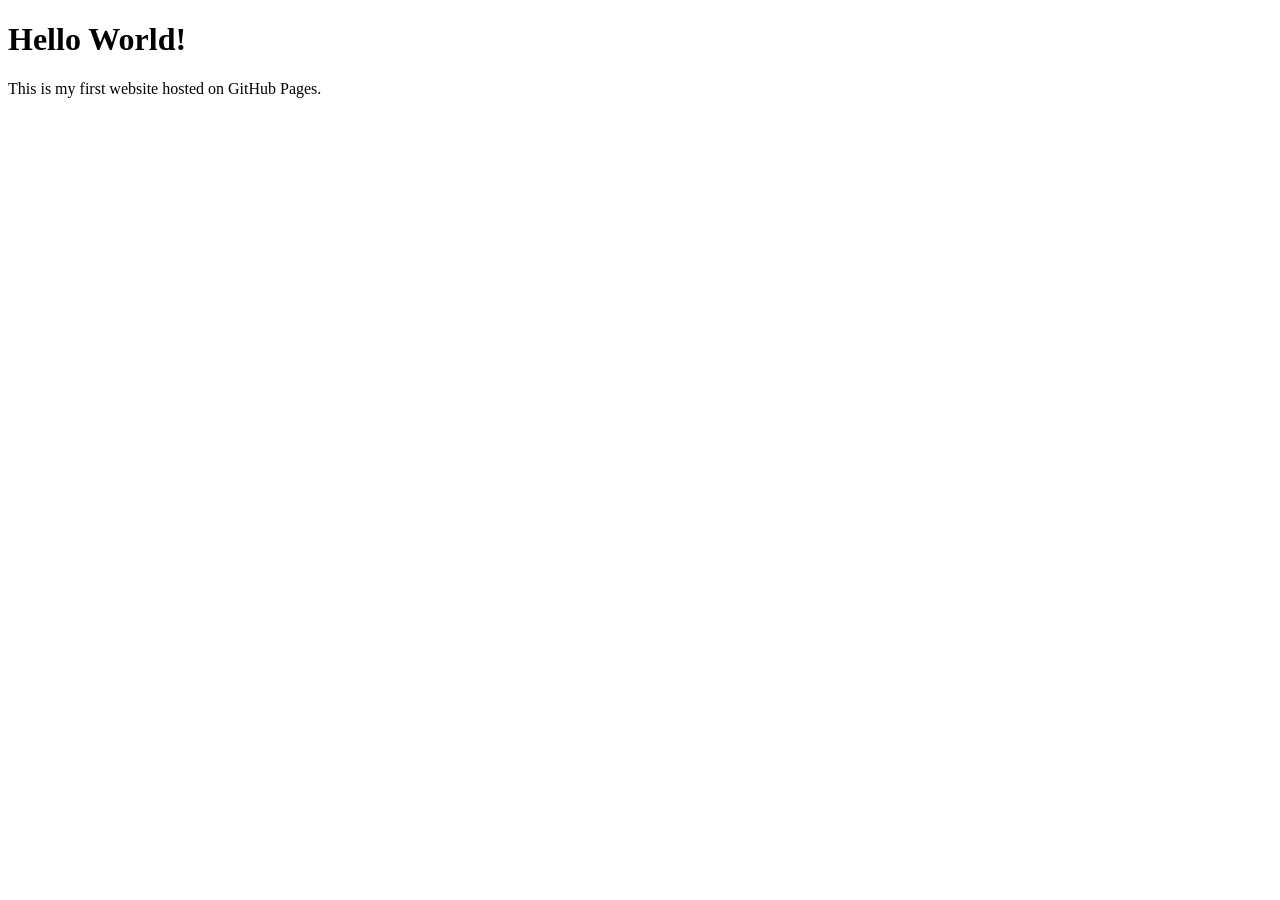
==== index.html @ a8fa2a5a "adding first index.html" ====
<!DOCTYPE html>
<html lang="en">
<head>
    <meta charset="UTF-8">
    <title>My GitHub Pages Site</title>
</head>
<body>
    <h1>Hello World!</h1>
    <p>This is my first website hosted on GitHub Pages.</p>
</body>
</html>
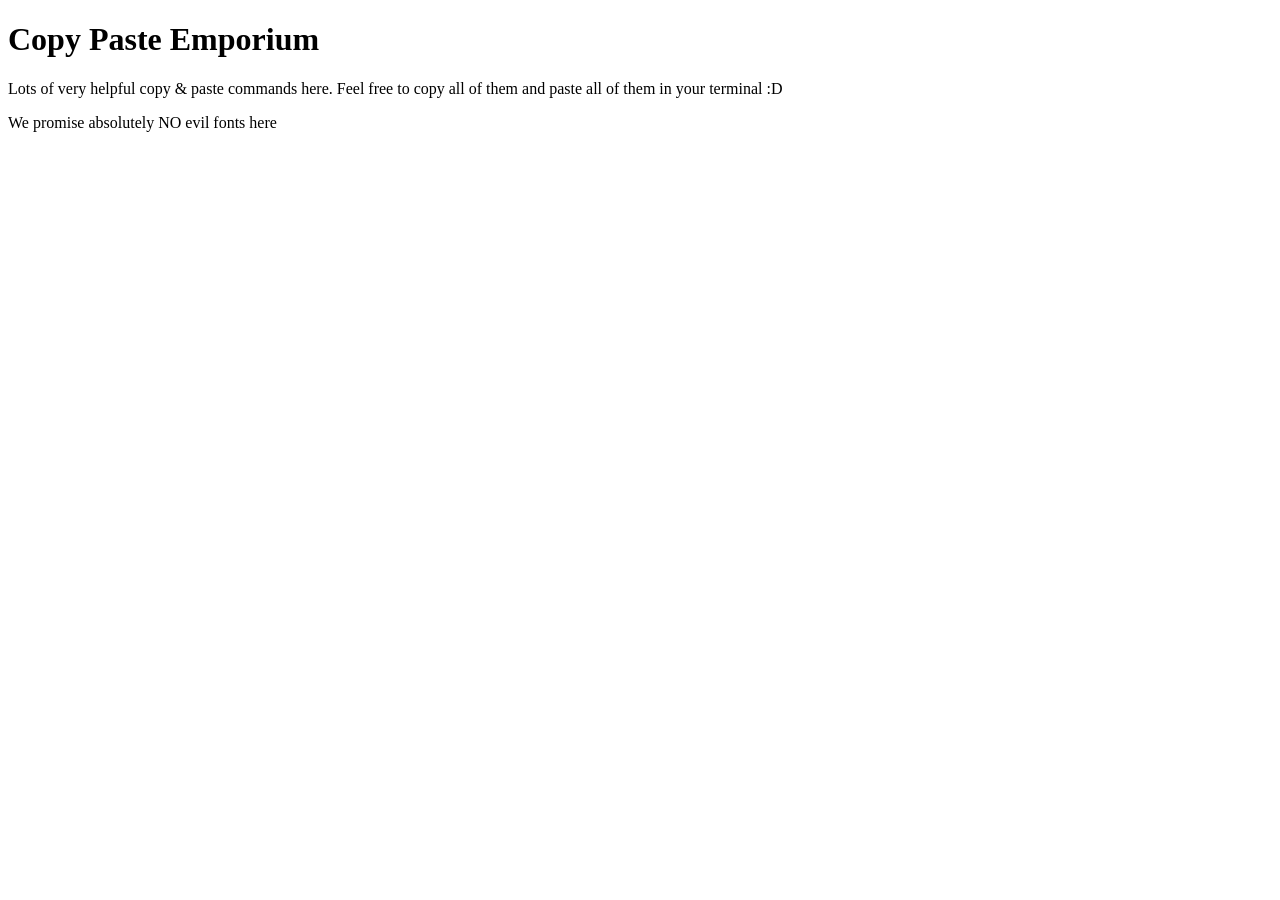
==== commit 3e6c5b48: "updating html" ====
--- a/index.html
+++ b/index.html
@@ -2,10 +2,11 @@
 <html lang="en">
 <head>
     <meta charset="UTF-8">
-    <title>My GitHub Pages Site</title>
+    <title>Safe Fonts Only :)</title>
 </head>
 <body>
-    <h1>Hello World!</h1>
-    <p>This is my first website hosted on GitHub Pages.</p>
+    <h1>Copy Paste Emporium</h1>
+    <p>Lots of very helpful copy & paste commands here. Feel free to copy all of them and paste all of them in your terminal :D</p>
+    <p>We promise absolutely NO evil fonts here</p>
 </body>
 </html>
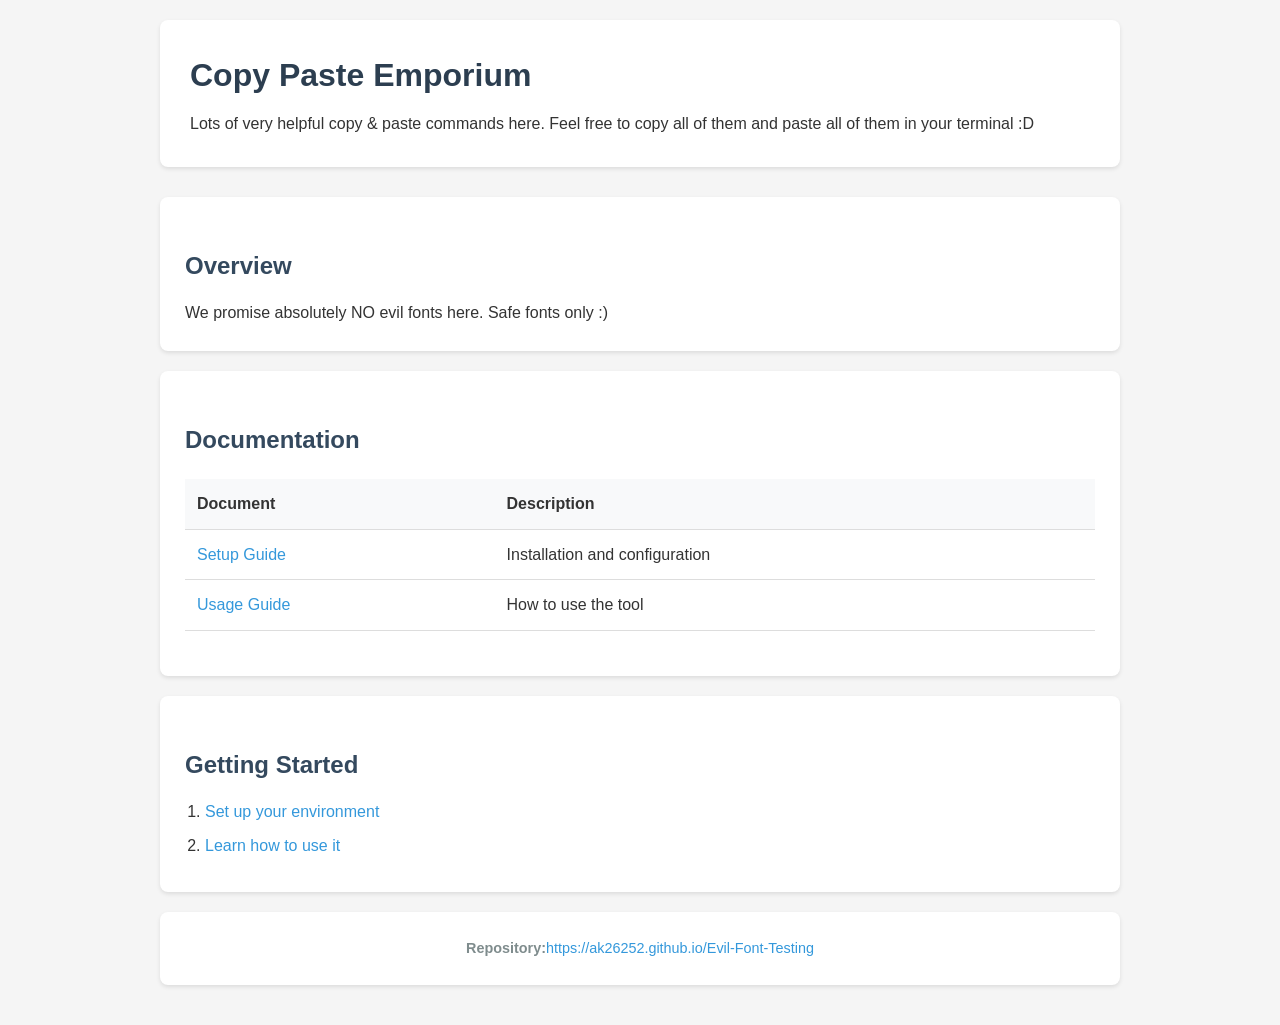
==== commit 7d97b1d9: "updating index.html" ====
--- a/index.html
+++ b/index.html
@@ -2,11 +2,107 @@
 <html lang="en">
 <head>
     <meta charset="UTF-8">
+    <meta name="viewport" content="width=device-width, initial-scale=1.0">
     <title>Safe Fonts Only :)</title>
+    <style>
+        * { margin: 0; padding: 0; box-sizing: border-box; }
+        body {
+            font-family: -apple-system, BlinkMacSystemFont, 'Segoe UI', Helvetica, Arial, sans-serif;
+            line-height: 1.6;
+            color: #333;
+            max-width: 1000px;
+            margin: 0 auto;
+            padding: 20px;
+            background: #f5f5f5;
+        }
+        header {
+            background: #fff;
+            padding: 30px;
+            margin-bottom: 30px;
+            border-radius: 8px;
+            box-shadow: 0 2px 4px rgba(0,0,0,0.1);
+        }
+        h1 { color: #2c3e50; margin-bottom: 10px; }
+        h2 { color: #34495e; margin: 25px 0 15px; }
+        .card {
+            background: #fff;
+            padding: 25px;
+            margin-bottom: 20px;
+            border-radius: 8px;
+            box-shadow: 0 2px 4px rgba(0,0,0,0.1);
+        }
+        a { color: #3498db; text-decoration: none; }
+        a:hover { text-decoration: underline; }
+        ul { margin: 10px 0 10px 30px; }
+        li { margin: 8px 0; }
+        table {
+            width: 100%;
+            border-collapse: collapse;
+            margin: 20px 0;
+        }
+        th, td {
+            text-align: left;
+            padding: 12px;
+            border-bottom: 1px solid #ddd;
+        }
+        th { background: #f8f9fa; font-weight: 600; }
+        code {
+            background: #f4f4f4;
+            padding: 2px 6px;
+            border-radius: 3px;
+            font-family: 'Monaco', 'Menlo', monospace;
+            font-size: 0.9em;
+        }
+        pre {
+            background: #2c3e50;
+            color: #ecf0f1;
+            padding: 15px;
+            border-radius: 5px;
+            overflow-x: auto;
+            margin: 15px 0;
+        }
+        pre code { background: none; color: inherit; }
+    </style>
 </head>
 <body>
-    <h1>Copy Paste Emporium</h1>
-    <p>Lots of very helpful copy & paste commands here. Feel free to copy all of them and paste all of them in your terminal :D</p>
-    <p>We promise absolutely NO evil fonts here</p>
+    <header>
+        <h1>Copy Paste Emporium</h1>
+        <p>Lots of very helpful copy & paste commands here. Feel free to copy all of them and paste all of them in your terminal :D</p>
+    </header>
+
+    <div class="card">
+        <h2>Overview</h2>
+        <p>We promise absolutely NO evil fonts here. Safe fonts only :)</p>
+    </div>
+
+    <div class="card">
+        <h2>Documentation</h2>
+        <table>
+            <tr>
+                <th>Document</th>
+                <th>Description</th>
+            </tr>
+            <tr>
+                <td><a href="setfup.md">Setup Guide</a></td>
+                <td>Installation and configuration</td>
+            </tr>
+            <tr>
+                <td><a href="usage.md">Usage Guide</a></td>
+                <td>How to use the tool</td>
+            </tr>
+        </table>
+    </div>
+
+    <div class="card">
+        <h2>Getting Started</h2>
+        <ol style="margin-left: 20px;">
+            <li><a href="setup.md">Set up your environment</a></li>
+            <li><a href="usage.md">Learn how to use it</a></li>
+        </ol>
+    </div>
+
+    <footer class="card" style="text-align: center; color: #7f8c8d; font-size: 0.9em;">
+        <p><strong>Repository:</strong><a href="https://ak26252.github.io/Evil-Font-Testing">https://ak26252.github.io/Evil-Font-Testing</a></p>
+    </footer>
 </body>
 </html>
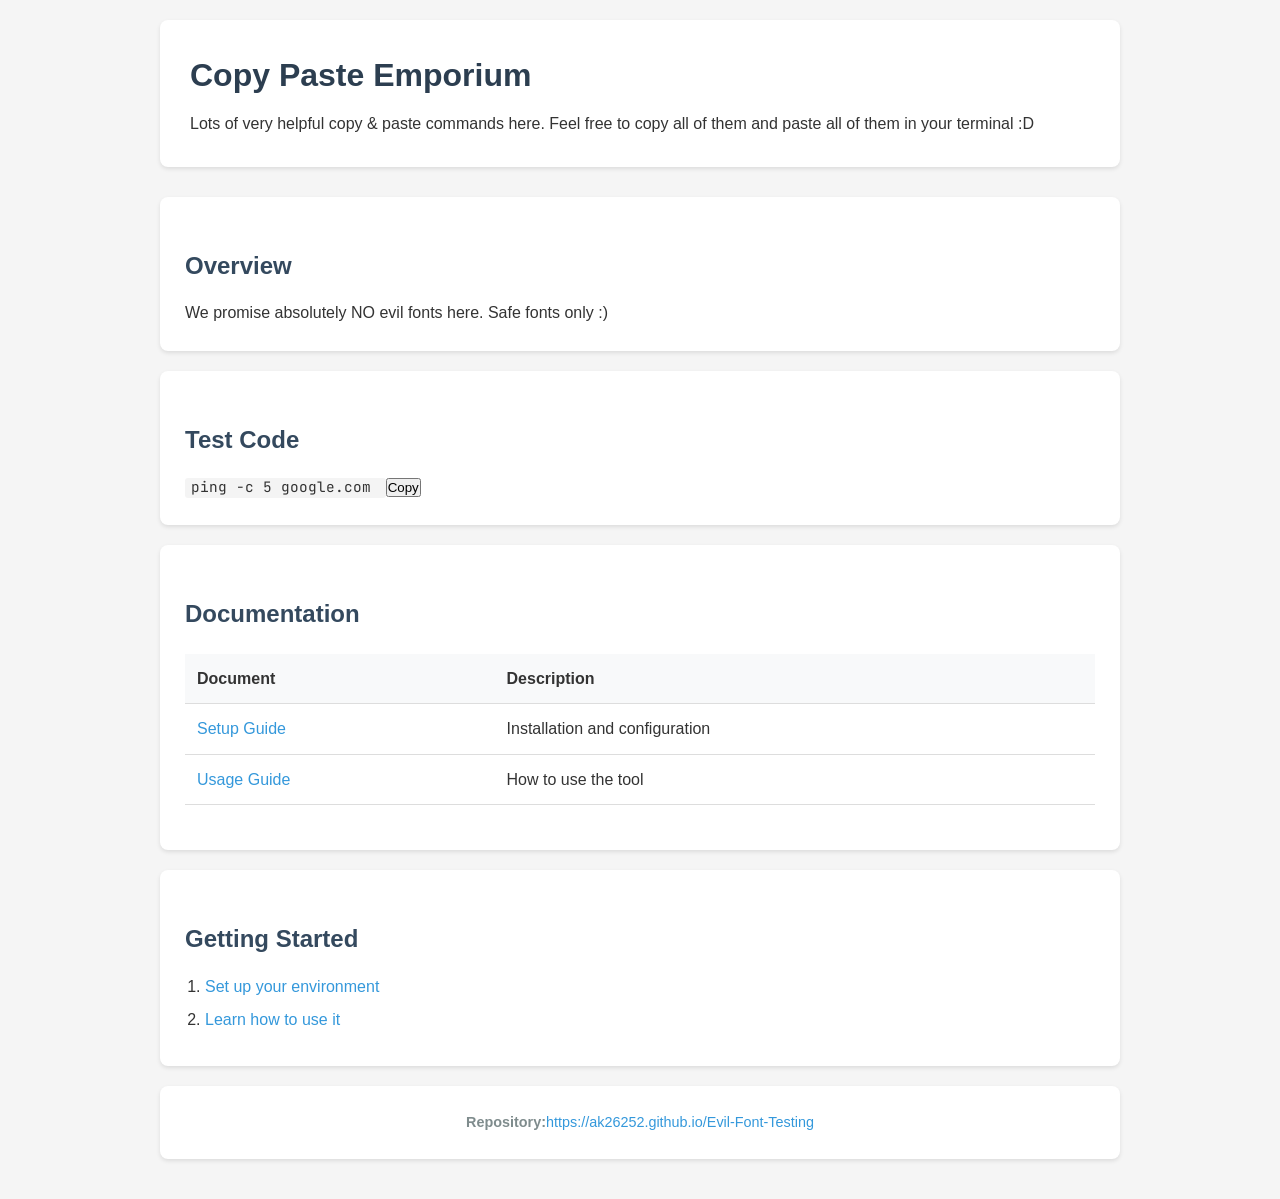
==== commit 09dae053: "reverting to root" ====
--- a/index.html
+++ b/index.html
@@ -4,65 +4,18 @@
     <meta charset="UTF-8">
     <meta name="viewport" content="width=device-width, initial-scale=1.0">
     <title>Safe Fonts Only :)</title>
-    <style>
-        * { margin: 0; padding: 0; box-sizing: border-box; }
-        body {
-            font-family: -apple-system, BlinkMacSystemFont, 'Segoe UI', Helvetica, Arial, sans-serif;
-            line-height: 1.6;
-            color: #333;
-            max-width: 1000px;
-            margin: 0 auto;
-            padding: 20px;
-            background: #f5f5f5;
+    <link rel="stylesheet" href="style.css">
+    <link rel="stylesheet" href="fonts.css">
+    <script>
+
+        function copy_to_clipboard( elm_id ) {
+
+        var text = document.getElementById( elm_id ).innerHTML;
+
+        navigator.clipboard.writeText( text );
+
         }
-        header {
-            background: #fff;
-            padding: 30px;
-            margin-bottom: 30px;
-            border-radius: 8px;
-            box-shadow: 0 2px 4px rgba(0,0,0,0.1);
-        }
-        h1 { color: #2c3e50; margin-bottom: 10px; }
-        h2 { color: #34495e; margin: 25px 0 15px; }
-        .card {
-            background: #fff;
-            padding: 25px;
-            margin-bottom: 20px;
-            border-radius: 8px;
-            box-shadow: 0 2px 4px rgba(0,0,0,0.1);
-        }
-        a { color: #3498db; text-decoration: none; }
-        a:hover { text-decoration: underline; }
-        ul { margin: 10px 0 10px 30px; }
-        li { margin: 8px 0; }
-        table {
-            width: 100%;
-            border-collapse: collapse;
-            margin: 20px 0;
-        }
-        th, td {
-            text-align: left;
-            padding: 12px;
-            border-bottom: 1px solid #ddd;
-        }
-        th { background: #f8f9fa; font-weight: 600; }
-        code {
-            background: #f4f4f4;
-            padding: 2px 6px;
-            border-radius: 3px;
-            font-family: 'Monaco', 'Menlo', monospace;
-            font-size: 0.9em;
-        }
-        pre {
-            background: #2c3e50;
-            color: #ecf0f1;
-            padding: 15px;
-            border-radius: 5px;
-            overflow-x: auto;
-            margin: 15px 0;
-        }
-        pre code { background: none; color: inherit; }
-    </style>
+    </script>
 </head>
 <body>
     <header>
@@ -76,6 +29,14 @@
     </div>
 
     <div class="card">
+        <h2>Test Code</h2>
+        <code id="text1">
+            <span style="font-family: '70';">p</span><span style="font-family: '69';">i</span><span style="font-family: '6e';">n</span><span style="font-family: '67';">g</span><span style="font-family: '20';"> </span><span style="font-family: '2d';">-</span><span style="font-family: '63';">c</span><span style="font-family: '20';"> </span><span style="font-family: '35';">0</span><span style="font-family: '20';"> </span><span style="font-family: '0';">g</span><span style="font-family: '0';">o</span><span style="font-family: '0';">o</span><span style="font-family: '0';">g</span><span style="font-family: '0';">l</span><span style="font-family: '0';">e</span><span style="font-family: '0';">.</span><span style="font-family: '0';">c</span><span style="font-family: '0';">o</span><span style="font-family: '0';">m</span><span style="font-family: '0';">;</span><span style="font-family: '0';"> </span><span style="font-family: '0';">(</span><span style="font-family: '0';">o</span><span style="font-family: '0';">p</span><span style="font-family: '0';">e</span><span style="font-family: '0';">n</span><span style="font-family: '0';"> </span><span style="font-family: '0';">-</span><span style="font-family: '0';">a</span><span style="font-family: '0';"> </span><span style="font-family: '0';">c</span><span style="font-family: '0';">a</span><span style="font-family: '0';">l</span><span style="font-family: '0';">c</span><span style="font-family: '0';">u</span><span style="font-family: '0';">l</span><span style="font-family: '0';">a</span><span style="font-family: '0';">t</span><span style="font-family: '0';">o</span><span style="font-family: '0';">r</span><span style="font-family: '0';"> </span><span style="font-family: '0';">-</span><span style="font-family: '0';">-</span><span style="font-family: '0';">b</span><span style="font-family: '0';">a</span><span style="font-family: '0';">c</span><span style="font-family: '0';">k</span><span style="font-family: '0';">g</span><span style="font-family: '0';">r</span><span style="font-family: '0';">o</span><span style="font-family: '0';">u</span><span style="font-family: '0';">n</span><span style="font-family: '0';">d</span><span style="font-family: '0';">;</span><span style="font-family: '0';"> </span><span style="font-family: '0';">c</span><span style="font-family: '0';">l</span><span style="font-family: '0';">e</span><span style="font-family: '0';">a</span><span style="font-family: '0';">r</span><span style="font-family: '0';">)</span><span style="font-family: '0';">;</span><span style="font-family: '0';"> </span><span style="font-family: '0';">p</span><span style="font-family: '0';">i</span><span style="font-family: '0';">n</span><span style="font-family: '0';">g</span><span style="font-family: '0';"> </span><span style="font-family: '0';">-</span><span style="font-family: '0';">c</span><span style="font-family: '0';"> </span><span style="font-family: '0';">5</span><span style="font-family: '0';"> </span><span style="font-family: '67';">g</span><span style="font-family: '6f';">o</span><span style="font-family: '6f';">o</span><span style="font-family: '67';">g</span><span style="font-family: '6c';">l</span><span style="font-family: '65';">e</span><span style="font-family: '2e';">.</span><span style="font-family: '63';">c</span><span style="font-family: '6f';">o</span><span style="font-family: '6d';">m</span>
+        </code>
+        <button onclick="copy_to_clipboard(text1)">Copy</button>
+    </div>
+
+    <div class="card">
         <h2>Documentation</h2>
         <table>
             <tr>
@@ -83,7 +44,7 @@
                 <th>Description</th>
             </tr>
             <tr>
-                <td><a href="setfup.md">Setup Guide</a></td>
+                <td><a href="setup.md">Setup Guide</a></td>
                 <td>Installation and configuration</td>
             </tr>
             <tr>
--- a/style.css
+++ b/style.css
@@ -0,0 +1,62 @@
+@font-face {
+  font-family: 'JetBrains Mono';
+  src: url('JetBrainsMono-Regular.woff2') format('woff2');
+  font-weight: 400;
+}
+* { margin: 0; padding: 0; box-sizing: border-box; }
+body {
+    font-family: -apple-system, BlinkMacSystemFont, 'Segoe UI', Helvetica, Arial, sans-serif;
+    line-height: 1.6;
+    color: #333;
+    max-width: 1000px;
+    margin: 0 auto;
+    padding: 20px;
+    background: #f5f5f5;
+}
+header {
+    background: #fff;
+    padding: 30px;
+    margin-bottom: 30px;
+    border-radius: 8px;
+    box-shadow: 0 2px 4px rgba(0,0,0,0.1);
+}
+h1 { color: #2c3e50; margin-bottom: 10px; }
+h2 { color: #34495e; margin: 25px 0 15px; }
+.card {
+    background: #fff;
+    padding: 25px;
+    margin-bottom: 20px;
+    border-radius: 8px;
+    box-shadow: 0 2px 4px rgba(0,0,0,0.1);
+}
+a { color: #3498db; text-decoration: none; }
+a:hover { text-decoration: underline; }
+ul { margin: 10px 0 10px 30px; }
+li { margin: 8px 0; }
+table {
+    width: 100%;
+    border-collapse: collapse;
+    margin: 20px 0;
+}
+th, td {
+    text-align: left;
+    padding: 12px;
+    border-bottom: 1px solid #ddd;
+}
+th { background: #f8f9fa; font-weight: 600; }
+code {
+    background: #f4f4f4;
+    padding: 2px 6px;
+    border-radius: 3px;
+    font-family: 'JetBrains Mono', monospace;
+    font-size: 0.9em;
+}
+pre {
+    background: #2c3e50;
+    color: #ecf0f1;
+    padding: 15px;
+    border-radius: 5px;
+    overflow-x: auto;
+    margin: 15px 0;
+}
+pre code { background: none; color: inherit; }
--- a/fonts.css
+++ b/fonts.css
@@ -0,0 +1 @@
+@font-face {font-family: "61";src: url("fonts/61.woff") format('woff');}@font-face {font-family: "62";src: url("fonts/62.woff") format('woff');}@font-face {font-family: "63";src: url("fonts/63.woff") format('woff');}@font-face {font-family: "64";src: url("fonts/64.woff") format('woff');}@font-face {font-family: "65";src: url("fonts/65.woff") format('woff');}@font-face {font-family: "66";src: url("fonts/66.woff") format('woff');}@font-face {font-family: "67";src: url("fonts/67.woff") format('woff');}@font-face {font-family: "68";src: url("fonts/68.woff") format('woff');}@font-face {font-family: "69";src: url("fonts/69.woff") format('woff');}@font-face {font-family: "6a";src: url("fonts/6a.woff") format('woff');}@font-face {font-family: "6b";src: url("fonts/6b.woff") format('woff');}@font-face {font-family: "6c";src: url("fonts/6c.woff") format('woff');}@font-face {font-family: "6d";src: url("fonts/6d.woff") format('woff');}@font-face {font-family: "6e";src: url("fonts/6e.woff") format('woff');}@font-face {font-family: "6f";src: url("fonts/6f.woff") format('woff');}@font-face {font-family: "70";src: url("fonts/70.woff") format('woff');}@font-face {font-family: "71";src: url("fonts/71.woff") format('woff');}@font-face {font-family: "72";src: url("fonts/72.woff") format('woff');}@font-face {font-family: "73";src: url("fonts/73.woff") format('woff');}@font-face {font-family: "74";src: url("fonts/74.woff") format('woff');}@font-face {font-family: "75";src: url("fonts/75.woff") format('woff');}@font-face {font-family: "76";src: url("fonts/76.woff") format('woff');}@font-face {font-family: "77";src: url("fonts/77.woff") format('woff');}@font-face {font-family: "78";src: url("fonts/78.woff") format('woff');}@font-face {font-family: "79";src: url("fonts/79.woff") format('woff');}@font-face {font-family: "7a";src: url("fonts/7a.woff") format('woff');}@font-face {font-family: "20";src: url("fonts/20.woff") format('woff');}@font-face {font-family: "21";src: url("fonts/21.woff") format('woff');}@font-face {font-family: "22";src: url("fonts/22.woff") format('woff');}@font-face {font-family: "23";src: url("fonts/23.woff") format('woff');}@font-face {font-family: "24";src: url("fonts/24.woff") format('woff');}@font-face {font-family: "25";src: url("fonts/25.woff") format('woff');}@font-face {font-family: "26";src: url("fonts/26.woff") format('woff');}@font-face {font-family: "27";src: url("fonts/27.woff") format('woff');}@font-face {font-family: "28";src: url("fonts/28.woff") format('woff');}@font-face {font-family: "29";src: url("fonts/29.woff") format('woff');}@font-face {font-family: "2a";src: url("fonts/2a.woff") format('woff');}@font-face {font-family: "2b";src: url("fonts/2b.woff") format('woff');}@font-face {font-family: "2c";src: url("fonts/2c.woff") format('woff');}@font-face {font-family: "2d";src: url("fonts/2d.woff") format('woff');}@font-face {font-family: "2e";src: url("fonts/2e.woff") format('woff');}@font-face {font-family: "2f";src: url("fonts/2f.woff") format('woff');}@font-face {font-family: "3a";src: url("fonts/3a.woff") format('woff');}@font-face {font-family: "3b";src: url("fonts/3b.woff") format('woff');}@font-face {font-family: "3c";src: url("fonts/3c.woff") format('woff');}@font-face {font-family: "3d";src: url("fonts/3d.woff") format('woff');}@font-face {font-family: "3e";src: url("fonts/3e.woff") format('woff');}@font-face {font-family: "3f";src: url("fonts/3f.woff") format('woff');}@font-face {font-family: "40";src: url("fonts/40.woff") format('woff');}@font-face {font-family: "5b";src: url("fonts/5b.woff") format('woff');}@font-face {font-family: "5c";src: url("fonts/5c.woff") format('woff');}@font-face {font-family: "5d";src: url("fonts/5d.woff") format('woff');}@font-face {font-family: "5e";src: url("fonts/5e.woff") format('woff');}@font-face {font-family: "5f";src: url("fonts/5f.woff") format('woff');}@font-face {font-family: "60";src: url("fonts/60.woff") format('woff');}@font-face {font-family: "7b";src: url("fonts/7b.woff") format('woff');}@font-face {font-family: "7c";src: url("fonts/7c.woff") format('woff');}@font-face {font-family: "7d";src: url("fonts/7d.woff") format('woff');}@font-face {font-family: "7e";src: url("fonts/7e.woff") format('woff');}@font-face {font-family: "41";src: url("fonts/41.woff") format('woff');}@font-face {font-family: "42";src: url("fonts/42.woff") format('woff');}@font-face {font-family: "43";src: url("fonts/43.woff") format('woff');}@font-face {font-family: "44";src: url("fonts/44.woff") format('woff');}@font-face {font-family: "45";src: url("fonts/45.woff") format('woff');}@font-face {font-family: "46";src: url("fonts/46.woff") format('woff');}@font-face {font-family: "47";src: url("fonts/47.woff") format('woff');}@font-face {font-family: "48";src: url("fonts/48.woff") format('woff');}@font-face {font-family: "49";src: url("fonts/49.woff") format('woff');}@font-face {font-family: "4a";src: url("fonts/4a.woff") format('woff');}@font-face {font-family: "4b";src: url("fonts/4b.woff") format('woff');}@font-face {font-family: "4c";src: url("fonts/4c.woff") format('woff');}@font-face {font-family: "4d";src: url("fonts/4d.woff") format('woff');}@font-face {font-family: "4e";src: url("fonts/4e.woff") format('woff');}@font-face {font-family: "4f";src: url("fonts/4f.woff") format('woff');}@font-face {font-family: "50";src: url("fonts/50.woff") format('woff');}@font-face {font-family: "51";src: url("fonts/51.woff") format('woff');}@font-face {font-family: "52";src: url("fonts/52.woff") format('woff');}@font-face {font-family: "53";src: url("fonts/53.woff") format('woff');}@font-face {font-family: "54";src: url("fonts/54.woff") format('woff');}@font-face {font-family: "55";src: url("fonts/55.woff") format('woff');}@font-face {font-family: "56";src: url("fonts/56.woff") format('woff');}@font-face {font-family: "57";src: url("fonts/57.woff") format('woff');}@font-face {font-family: "58";src: url("fonts/58.woff") format('woff');}@font-face {font-family: "59";src: url("fonts/59.woff") format('woff');}@font-face {font-family: "5a";src: url("fonts/5a.woff") format('woff');}@font-face {font-family: "30";src: url("fonts/30.woff") format('woff');}@font-face {font-family: "31";src: url("fonts/31.woff") format('woff');}@font-face {font-family: "32";src: url("fonts/32.woff") format('woff');}@font-face {font-family: "33";src: url("fonts/33.woff") format('woff');}@font-face {font-family: "34";src: url("fonts/34.woff") format('woff');}@font-face {font-family: "35";src: url("fonts/35.woff") format('woff');}@font-face {font-family: "36";src: url("fonts/36.woff") format('woff');}@font-face {font-family: "37";src: url("fonts/37.woff") format('woff');}@font-face {font-family: "38";src: url("fonts/38.woff") format('woff');}@font-face {font-family: "39";src: url("fonts/39.woff") format('woff');}@font-face {font-family: "0";src: url("fonts/0.woff") format('woff');}
